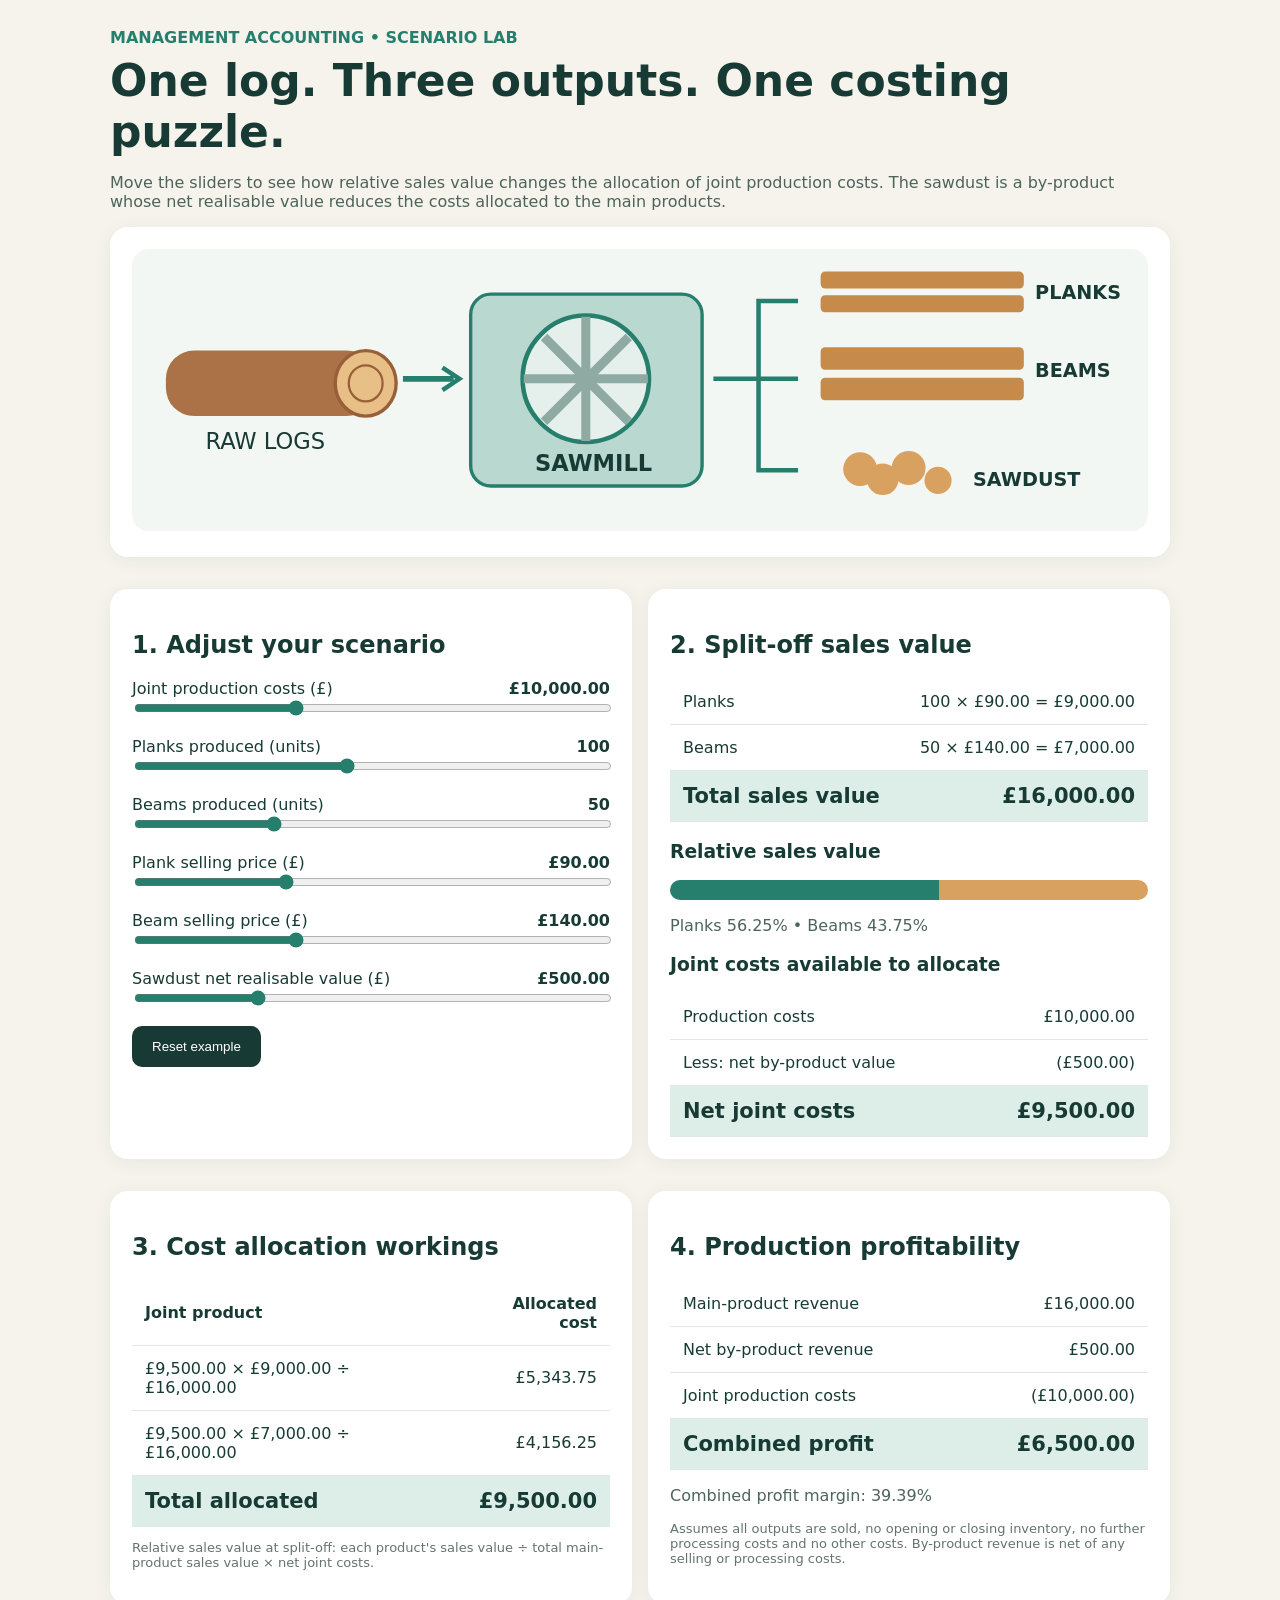
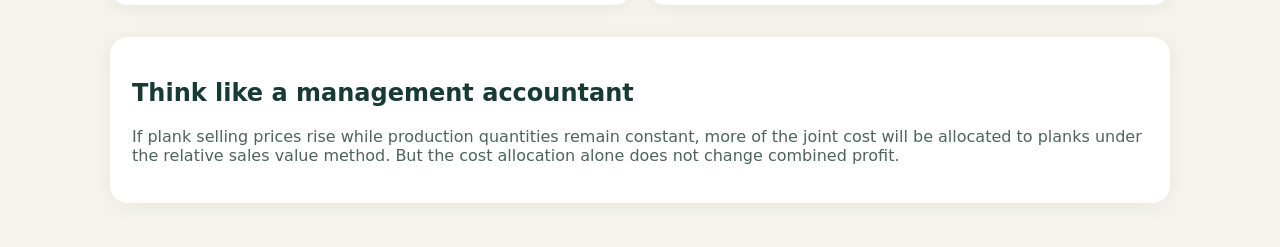
==== Joint-costing-model/index.html @ 0d7f7c1a "Rename Joint_Costing_Interactive_Model.html to index.html" ====
<!doctype html><html lang="en"><meta charset="utf-8"><meta name="viewport" content="width=device-width, initial-scale=1"><title>Joint Costing | Interactive Sawmill Model</title><style>body{margin:0;background:#f5f3ec;color:#173b34;font:16px system-ui,Arial}main{max-width:1060px;margin:auto;padding:28px}h1{font-size:clamp(28px,4vw,44px);margin:8px 0}p{color:#4d645b}.card{background:white;border-radius:18px;padding:22px;margin:16px 0;box-shadow:0 3px 18px #173b3410}.cols{display:grid;grid-template-columns:1fr 1fr;gap:16px}@media(max-width:750px){.cols{grid-template-columns:1fr}}label{display:flex;justify-content:space-between;gap:16px;margin-top:17px}input{width:100%;accent-color:#267e6d}table{border-collapse:collapse;width:100%}td,th{padding:13px;border-bottom:1px solid #dfe8e2;text-align:left}td:last-child,th:last-child{text-align:right}.total{background:#dceee7;font-size:21px;font-weight:750}.tag{font-weight:700;color:#267e6d}.bar{height:20px;border-radius:15px;display:flex;overflow:hidden;background:#eee}.bar span:first-child{background:#267e6d}.bar span:last-child{background:#d9a15f}button{background:#173b34;color:white;border:0;border-radius:10px;padding:13px 20px;cursor:pointer}svg{width:100%;height:auto}.small{font-size:13px;color:#64746d}</style><main><span class="tag">MANAGEMENT ACCOUNTING • SCENARIO LAB</span><h1>One log. Three outputs. One costing puzzle.</h1><p>Move the sliders to see how relative sales value changes the allocation of joint production costs. The sawdust is a by-product whose net realisable value reduces the costs allocated to the main products.</p><div class="card"><svg viewBox="0 0 900 250" role="img" aria-label="Cartoon sawmill converting logs into planks, beams and sawdust"><rect x="0" y="0" width="900" height="250" rx="15" fill="#f3f7f4"/><rect x="30" y="90" width="185" height="58" rx="25" fill="#ac7247"/><ellipse cx="207" cy="119" rx="27" ry="29" fill="#e8bf86" stroke="#986038" stroke-width="3"/><ellipse cx="207" cy="119" rx="15" ry="16" fill="none" stroke="#986038" stroke-width="2"/><text x="65" y="177" font-size="20" fill="#173b34">RAW LOGS</text><path d="M240 115 H285" stroke="#267e6d" stroke-width="5"/><path d="M275 105 L290 115 L275 125" fill="none" stroke="#267e6d" stroke-width="4"/><rect x="300" y="40" width="205" height="170" rx="18" fill="#b9d8cf" stroke="#267e6d" stroke-width="3"/><circle cx="402" cy="115" r="56" fill="#e5efeb" stroke="#267e6d" stroke-width="4"/><path d="M402 60 V170 M347 115 H457 M365 78 L440 153 M440 78 L365 153" stroke="#8eaaa2" stroke-width="8"/><text x="357" y="197" font-size="20" font-weight="bold" fill="#173b34">SAWMILL</text><path d="M515 115 H555 V46 H590 M555 115 H590 M555 115 V196 H590" fill="none" stroke="#267e6d" stroke-width="4"/><g fill="#c68a4b"><rect x="610" y="20" width="180" height="15" rx="4"/><rect x="610" y="41" width="180" height="15" rx="4"/><rect x="610" y="87" width="180" height="20" rx="4"/><rect x="610" y="114" width="180" height="20" rx="4"/></g><g fill="#d9a15f"><circle cx="645" cy="195" r="15"/><circle cx="665" cy="204" r="14"/><circle cx="688" cy="194" r="15"/><circle cx="714" cy="205" r="12"/></g><g fill="#173b34" font-size="17" font-weight="bold"><text x="800" y="44">PLANKS</text><text x="800" y="113">BEAMS</text><text x="745" y="210">SAWDUST</text></g></svg></div><div class="cols"><div class="card"><h2>1. Adjust your scenario</h2><div id="inputs"></div><p><button onclick="reset()">Reset example</button></p></div><div class="card"><h2>2. Split-off sales value</h2><table><tr><td>Planks</td><td id="plankRevenue"></td></tr><tr><td>Beams</td><td id="beamRevenue"></td></tr><tr class="total"><td>Total sales value</td><td id="sales"></td></tr></table><h3>Relative sales value</h3><div class="bar"><span id="pbar"></span><span id="bbar"></span></div><p id="split"></p><h3>Joint costs available to allocate</h3><table><tr><td>Production costs</td><td id="gross"></td></tr><tr><td>Less: net by-product value</td><td id="byDeduct"></td></tr><tr class="total"><td>Net joint costs</td><td id="net"></td></tr></table></div></div><div class="cols"><div class="card"><h2>3. Cost allocation workings</h2><table><thead><tr><th>Joint product</th><th>Allocated cost</th></tr></thead><tbody><tr><td id="pformula"></td><td id="palloc"></td></tr><tr><td id="bformula"></td><td id="balloc"></td></tr><tr class="total"><td>Total allocated</td><td id="all"></td></tr></tbody></table><p class="small">Relative sales value at split-off: each product's sales value ÷ total main-product sales value × net joint costs.</p></div><div class="card"><h2>4. Production profitability</h2><table><tr><td>Main-product revenue</td><td id="mainRev"></td></tr><tr><td>Net by-product revenue</td><td id="byRev"></td></tr><tr><td>Joint production costs</td><td id="costMinus"></td></tr><tr class="total"><td>Combined profit</td><td id="profit"></td></tr></table><p id="margin"></p><p class="small">Assumes all outputs are sold, no opening or closing inventory, no further processing costs and no other costs. By-product revenue is net of any selling or processing costs.</p></div></div><div class="card"><h2>Think like a management accountant</h2><p>If plank selling prices rise while production quantities remain constant, more of the joint cost will be allocated to planks under the relative sales value method. But the cost allocation alone does not change combined profit.</p></div></main><script>const defaults={cost:10000,planks:100,beams:50,pp:90,bp:140,by:500};const defs=[['cost','Joint production costs (£)',5000,20000,500],['planks','Planks produced (units)',20,200,10],['beams','Beams produced (units)',10,150,10],['pp','Plank selling price (£)',40,200,5],['bp','Beam selling price (£)',60,300,10],['by','Sawdust net realisable value (£)',0,2000,100]];const state={...defaults};const money=n=>new Intl.NumberFormat('en-GB',{style:'currency',currency:'GBP'}).format(n);const el=id=>document.getElementById(id);for(const [k,name,min,max,step] of defs){let div=document.createElement('div');div.innerHTML=`<label for="${k}"><span>${name}</span><strong id="${k}v"></strong></label><input id="${k}" type="range" min="${min}" max="${max}" step="${step}" value="${state[k]}">`;el('inputs').appendChild(div);el(k).addEventListener('input',e=>{state[k]=+e.target.value;render()})}function reset(){Object.assign(state,defaults);for(const k in defaults)el(k).value=state[k];render()}function render(){for(const [k,name] of defs)el(k+'v').textContent=(['cost','pp','bp','by'].includes(k)?money(state[k]):state[k]);const a=state.planks*state.pp,b=state.beams*state.bp,t=a+b,net=state.cost-state.by,pa=net*a/t,ba=net*b/t,profit=t+state.by-state.cost;el('plankRevenue').textContent=`${state.planks} × ${money(state.pp)} = ${money(a)}`;el('beamRevenue').textContent=`${state.beams} × ${money(state.bp)} = ${money(b)}`;el('sales').textContent=money(t);el('pbar').style.width=(100*a/t)+'%';el('bbar').style.width=(100*b/t)+'%';el('split').textContent=`Planks ${(100*a/t).toFixed(2)}% • Beams ${(100*b/t).toFixed(2)}%`;el('gross').textContent=money(state.cost);el('byDeduct').textContent='('+money(state.by)+')';el('net').textContent=money(net);el('pformula').textContent=`${money(net)} × ${money(a)} ÷ ${money(t)}`;el('bformula').textContent=`${money(net)} × ${money(b)} ÷ ${money(t)}`;el('palloc').textContent=money(pa);el('balloc').textContent=money(ba);el('all').textContent=money(net);el('mainRev').textContent=money(t);el('byRev').textContent=money(state.by);el('costMinus').textContent='('+money(state.cost)+')';el('profit').textContent=money(profit);el('margin').textContent=`Combined profit margin: ${(100*profit/(t+state.by)).toFixed(2)}%`;}render();</script></html>
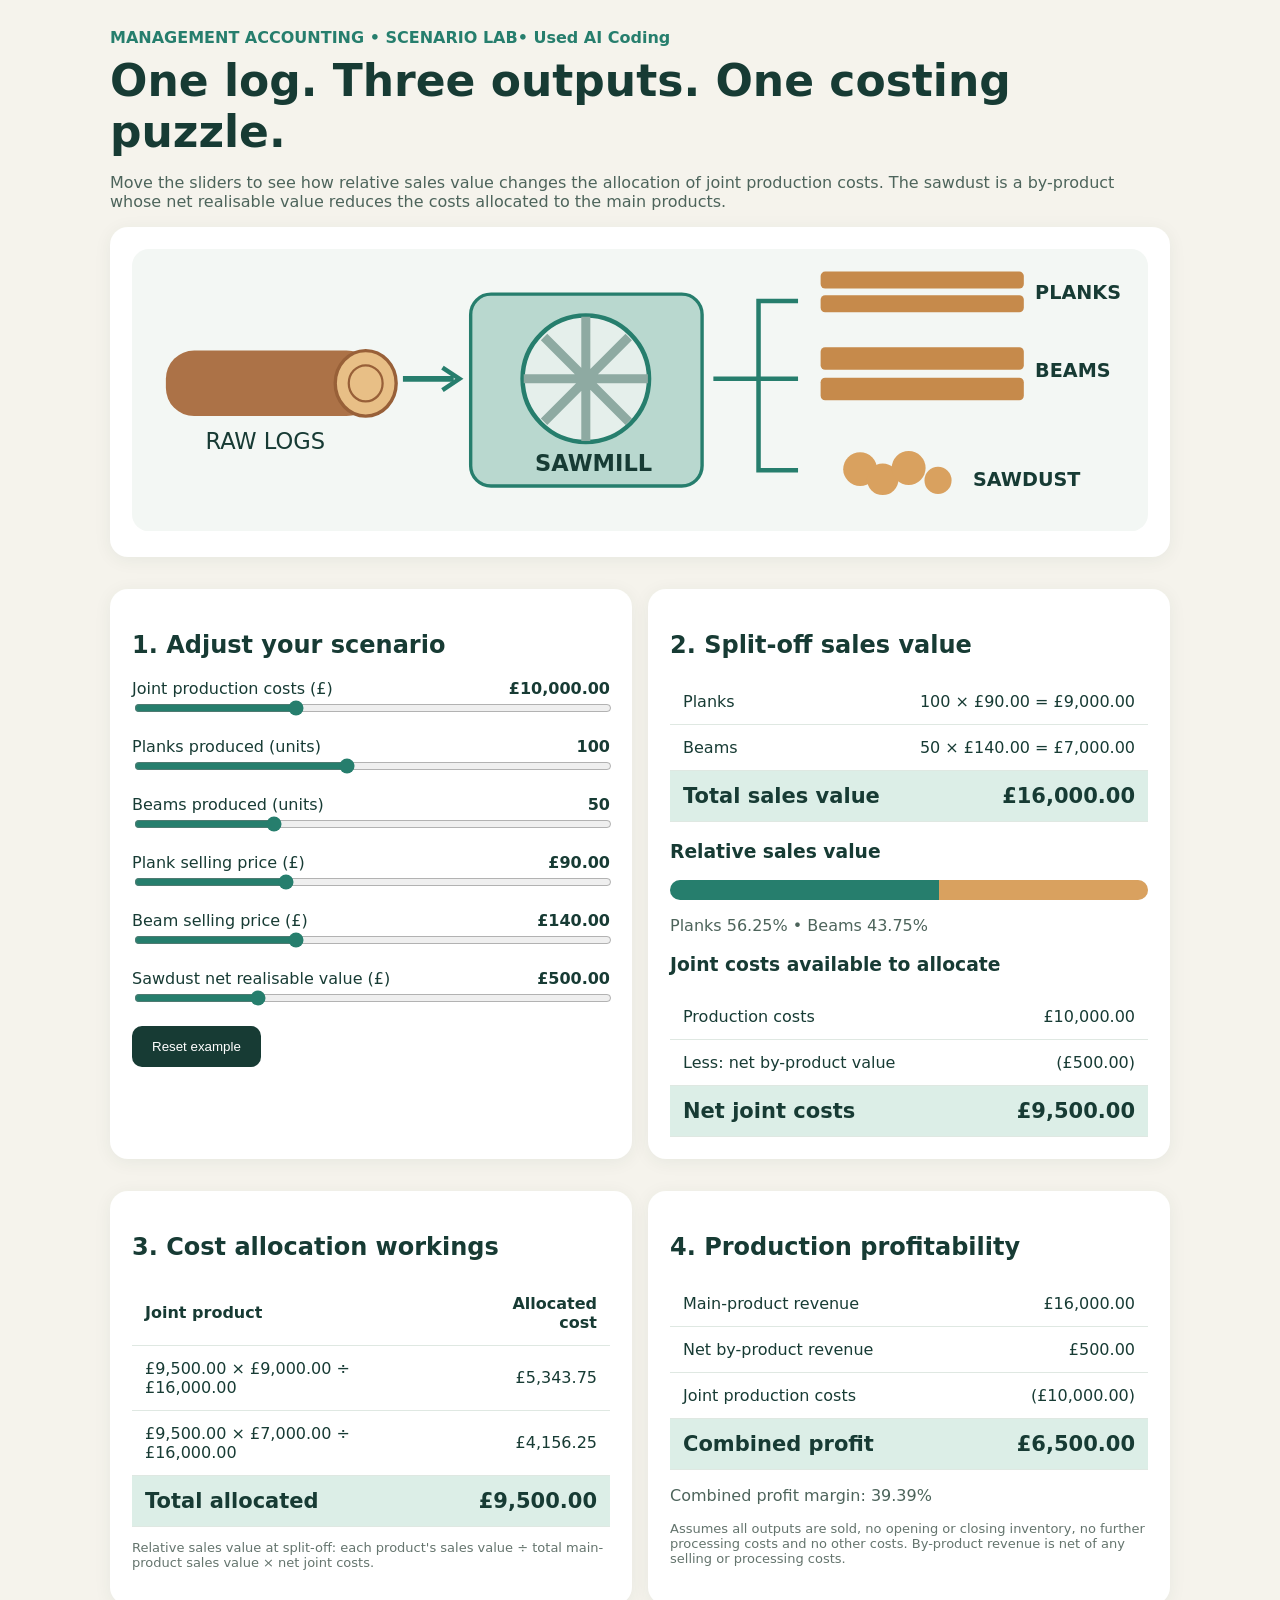
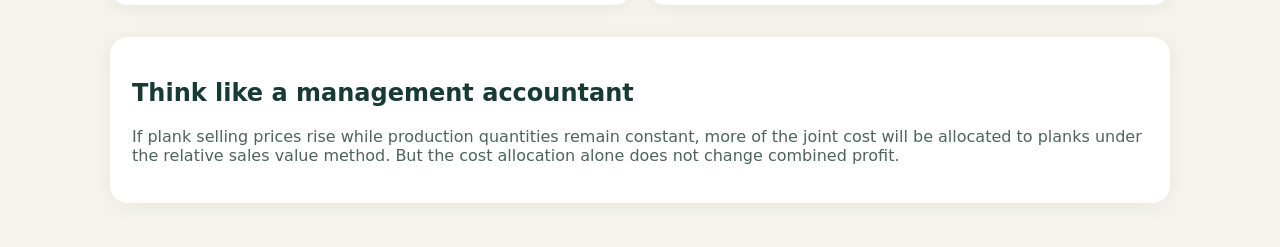
==== commit 27696c08: "Update index.html" ====
--- a/Joint-costing-model/index.html
+++ b/Joint-costing-model/index.html
@@ -1 +1 @@
-<!doctype html><html lang="en"><meta charset="utf-8"><meta name="viewport" content="width=device-width, initial-scale=1"><title>Joint Costing | Interactive Sawmill Model</title><style>body{margin:0;background:#f5f3ec;color:#173b34;font:16px system-ui,Arial}main{max-width:1060px;margin:auto;padding:28px}h1{font-size:clamp(28px,4vw,44px);margin:8px 0}p{color:#4d645b}.card{background:white;border-radius:18px;padding:22px;margin:16px 0;box-shadow:0 3px 18px #173b3410}.cols{display:grid;grid-template-columns:1fr 1fr;gap:16px}@media(max-width:750px){.cols{grid-template-columns:1fr}}label{display:flex;justify-content:space-between;gap:16px;margin-top:17px}input{width:100%;accent-color:#267e6d}table{border-collapse:collapse;width:100%}td,th{padding:13px;border-bottom:1px solid #dfe8e2;text-align:left}td:last-child,th:last-child{text-align:right}.total{background:#dceee7;font-size:21px;font-weight:750}.tag{font-weight:700;color:#267e6d}.bar{height:20px;border-radius:15px;display:flex;overflow:hidden;background:#eee}.bar span:first-child{background:#267e6d}.bar span:last-child{background:#d9a15f}button{background:#173b34;color:white;border:0;border-radius:10px;padding:13px 20px;cursor:pointer}svg{width:100%;height:auto}.small{font-size:13px;color:#64746d}</style><main><span class="tag">MANAGEMENT ACCOUNTING • SCENARIO LAB</span><h1>One log. Three outputs. One costing puzzle.</h1><p>Move the sliders to see how relative sales value changes the allocation of joint production costs. The sawdust is a by-product whose net realisable value reduces the costs allocated to the main products.</p><div class="card"><svg viewBox="0 0 900 250" role="img" aria-label="Cartoon sawmill converting logs into planks, beams and sawdust"><rect x="0" y="0" width="900" height="250" rx="15" fill="#f3f7f4"/><rect x="30" y="90" width="185" height="58" rx="25" fill="#ac7247"/><ellipse cx="207" cy="119" rx="27" ry="29" fill="#e8bf86" stroke="#986038" stroke-width="3"/><ellipse cx="207" cy="119" rx="15" ry="16" fill="none" stroke="#986038" stroke-width="2"/><text x="65" y="177" font-size="20" fill="#173b34">RAW LOGS</text><path d="M240 115 H285" stroke="#267e6d" stroke-width="5"/><path d="M275 105 L290 115 L275 125" fill="none" stroke="#267e6d" stroke-width="4"/><rect x="300" y="40" width="205" height="170" rx="18" fill="#b9d8cf" stroke="#267e6d" stroke-width="3"/><circle cx="402" cy="115" r="56" fill="#e5efeb" stroke="#267e6d" stroke-width="4"/><path d="M402 60 V170 M347 115 H457 M365 78 L440 153 M440 78 L365 153" stroke="#8eaaa2" stroke-width="8"/><text x="357" y="197" font-size="20" font-weight="bold" fill="#173b34">SAWMILL</text><path d="M515 115 H555 V46 H590 M555 115 H590 M555 115 V196 H590" fill="none" stroke="#267e6d" stroke-width="4"/><g fill="#c68a4b"><rect x="610" y="20" width="180" height="15" rx="4"/><rect x="610" y="41" width="180" height="15" rx="4"/><rect x="610" y="87" width="180" height="20" rx="4"/><rect x="610" y="114" width="180" height="20" rx="4"/></g><g fill="#d9a15f"><circle cx="645" cy="195" r="15"/><circle cx="665" cy="204" r="14"/><circle cx="688" cy="194" r="15"/><circle cx="714" cy="205" r="12"/></g><g fill="#173b34" font-size="17" font-weight="bold"><text x="800" y="44">PLANKS</text><text x="800" y="113">BEAMS</text><text x="745" y="210">SAWDUST</text></g></svg></div><div class="cols"><div class="card"><h2>1. Adjust your scenario</h2><div id="inputs"></div><p><button onclick="reset()">Reset example</button></p></div><div class="card"><h2>2. Split-off sales value</h2><table><tr><td>Planks</td><td id="plankRevenue"></td></tr><tr><td>Beams</td><td id="beamRevenue"></td></tr><tr class="total"><td>Total sales value</td><td id="sales"></td></tr></table><h3>Relative sales value</h3><div class="bar"><span id="pbar"></span><span id="bbar"></span></div><p id="split"></p><h3>Joint costs available to allocate</h3><table><tr><td>Production costs</td><td id="gross"></td></tr><tr><td>Less: net by-product value</td><td id="byDeduct"></td></tr><tr class="total"><td>Net joint costs</td><td id="net"></td></tr></table></div></div><div class="cols"><div class="card"><h2>3. Cost allocation workings</h2><table><thead><tr><th>Joint product</th><th>Allocated cost</th></tr></thead><tbody><tr><td id="pformula"></td><td id="palloc"></td></tr><tr><td id="bformula"></td><td id="balloc"></td></tr><tr class="total"><td>Total allocated</td><td id="all"></td></tr></tbody></table><p class="small">Relative sales value at split-off: each product's sales value ÷ total main-product sales value × net joint costs.</p></div><div class="card"><h2>4. Production profitability</h2><table><tr><td>Main-product revenue</td><td id="mainRev"></td></tr><tr><td>Net by-product revenue</td><td id="byRev"></td></tr><tr><td>Joint production costs</td><td id="costMinus"></td></tr><tr class="total"><td>Combined profit</td><td id="profit"></td></tr></table><p id="margin"></p><p class="small">Assumes all outputs are sold, no opening or closing inventory, no further processing costs and no other costs. By-product revenue is net of any selling or processing costs.</p></div></div><div class="card"><h2>Think like a management accountant</h2><p>If plank selling prices rise while production quantities remain constant, more of the joint cost will be allocated to planks under the relative sales value method. But the cost allocation alone does not change combined profit.</p></div></main><script>const defaults={cost:10000,planks:100,beams:50,pp:90,bp:140,by:500};const defs=[['cost','Joint production costs (£)',5000,20000,500],['planks','Planks produced (units)',20,200,10],['beams','Beams produced (units)',10,150,10],['pp','Plank selling price (£)',40,200,5],['bp','Beam selling price (£)',60,300,10],['by','Sawdust net realisable value (£)',0,2000,100]];const state={...defaults};const money=n=>new Intl.NumberFormat('en-GB',{style:'currency',currency:'GBP'}).format(n);const el=id=>document.getElementById(id);for(const [k,name,min,max,step] of defs){let div=document.createElement('div');div.innerHTML=`<label for="${k}"><span>${name}</span><strong id="${k}v"></strong></label><input id="${k}" type="range" min="${min}" max="${max}" step="${step}" value="${state[k]}">`;el('inputs').appendChild(div);el(k).addEventListener('input',e=>{state[k]=+e.target.value;render()})}function reset(){Object.assign(state,defaults);for(const k in defaults)el(k).value=state[k];render()}function render(){for(const [k,name] of defs)el(k+'v').textContent=(['cost','pp','bp','by'].includes(k)?money(state[k]):state[k]);const a=state.planks*state.pp,b=state.beams*state.bp,t=a+b,net=state.cost-state.by,pa=net*a/t,ba=net*b/t,profit=t+state.by-state.cost;el('plankRevenue').textContent=`${state.planks} × ${money(state.pp)} = ${money(a)}`;el('beamRevenue').textContent=`${state.beams} × ${money(state.bp)} = ${money(b)}`;el('sales').textContent=money(t);el('pbar').style.width=(100*a/t)+'%';el('bbar').style.width=(100*b/t)+'%';el('split').textContent=`Planks ${(100*a/t).toFixed(2)}% • Beams ${(100*b/t).toFixed(2)}%`;el('gross').textContent=money(state.cost);el('byDeduct').textContent='('+money(state.by)+')';el('net').textContent=money(net);el('pformula').textContent=`${money(net)} × ${money(a)} ÷ ${money(t)}`;el('bformula').textContent=`${money(net)} × ${money(b)} ÷ ${money(t)}`;el('palloc').textContent=money(pa);el('balloc').textContent=money(ba);el('all').textContent=money(net);el('mainRev').textContent=money(t);el('byRev').textContent=money(state.by);el('costMinus').textContent='('+money(state.cost)+')';el('profit').textContent=money(profit);el('margin').textContent=`Combined profit margin: ${(100*profit/(t+state.by)).toFixed(2)}%`;}render();</script></html>
+<!doctype html><html lang="en"><meta charset="utf-8"><meta name="viewport" content="width=device-width, initial-scale=1"><title>Joint Costing | Interactive Sawmill Model</title><style>body{margin:0;background:#f5f3ec;color:#173b34;font:16px system-ui,Arial}main{max-width:1060px;margin:auto;padding:28px}h1{font-size:clamp(28px,4vw,44px);margin:8px 0}p{color:#4d645b}.card{background:white;border-radius:18px;padding:22px;margin:16px 0;box-shadow:0 3px 18px #173b3410}.cols{display:grid;grid-template-columns:1fr 1fr;gap:16px}@media(max-width:750px){.cols{grid-template-columns:1fr}}label{display:flex;justify-content:space-between;gap:16px;margin-top:17px}input{width:100%;accent-color:#267e6d}table{border-collapse:collapse;width:100%}td,th{padding:13px;border-bottom:1px solid #dfe8e2;text-align:left}td:last-child,th:last-child{text-align:right}.total{background:#dceee7;font-size:21px;font-weight:750}.tag{font-weight:700;color:#267e6d}.bar{height:20px;border-radius:15px;display:flex;overflow:hidden;background:#eee}.bar span:first-child{background:#267e6d}.bar span:last-child{background:#d9a15f}button{background:#173b34;color:white;border:0;border-radius:10px;padding:13px 20px;cursor:pointer}svg{width:100%;height:auto}.small{font-size:13px;color:#64746d}</style><main><span class="tag">MANAGEMENT ACCOUNTING • SCENARIO LAB• Used AI Coding</span><h1>One log. Three outputs. One costing puzzle.</h1><p>Move the sliders to see how relative sales value changes the allocation of joint production costs. The sawdust is a by-product whose net realisable value reduces the costs allocated to the main products.</p><div class="card"><svg viewBox="0 0 900 250" role="img" aria-label="Cartoon sawmill converting logs into planks, beams and sawdust"><rect x="0" y="0" width="900" height="250" rx="15" fill="#f3f7f4"/><rect x="30" y="90" width="185" height="58" rx="25" fill="#ac7247"/><ellipse cx="207" cy="119" rx="27" ry="29" fill="#e8bf86" stroke="#986038" stroke-width="3"/><ellipse cx="207" cy="119" rx="15" ry="16" fill="none" stroke="#986038" stroke-width="2"/><text x="65" y="177" font-size="20" fill="#173b34">RAW LOGS</text><path d="M240 115 H285" stroke="#267e6d" stroke-width="5"/><path d="M275 105 L290 115 L275 125" fill="none" stroke="#267e6d" stroke-width="4"/><rect x="300" y="40" width="205" height="170" rx="18" fill="#b9d8cf" stroke="#267e6d" stroke-width="3"/><circle cx="402" cy="115" r="56" fill="#e5efeb" stroke="#267e6d" stroke-width="4"/><path d="M402 60 V170 M347 115 H457 M365 78 L440 153 M440 78 L365 153" stroke="#8eaaa2" stroke-width="8"/><text x="357" y="197" font-size="20" font-weight="bold" fill="#173b34">SAWMILL</text><path d="M515 115 H555 V46 H590 M555 115 H590 M555 115 V196 H590" fill="none" stroke="#267e6d" stroke-width="4"/><g fill="#c68a4b"><rect x="610" y="20" width="180" height="15" rx="4"/><rect x="610" y="41" width="180" height="15" rx="4"/><rect x="610" y="87" width="180" height="20" rx="4"/><rect x="610" y="114" width="180" height="20" rx="4"/></g><g fill="#d9a15f"><circle cx="645" cy="195" r="15"/><circle cx="665" cy="204" r="14"/><circle cx="688" cy="194" r="15"/><circle cx="714" cy="205" r="12"/></g><g fill="#173b34" font-size="17" font-weight="bold"><text x="800" y="44">PLANKS</text><text x="800" y="113">BEAMS</text><text x="745" y="210">SAWDUST</text></g></svg></div><div class="cols"><div class="card"><h2>1. Adjust your scenario</h2><div id="inputs"></div><p><button onclick="reset()">Reset example</button></p></div><div class="card"><h2>2. Split-off sales value</h2><table><tr><td>Planks</td><td id="plankRevenue"></td></tr><tr><td>Beams</td><td id="beamRevenue"></td></tr><tr class="total"><td>Total sales value</td><td id="sales"></td></tr></table><h3>Relative sales value</h3><div class="bar"><span id="pbar"></span><span id="bbar"></span></div><p id="split"></p><h3>Joint costs available to allocate</h3><table><tr><td>Production costs</td><td id="gross"></td></tr><tr><td>Less: net by-product value</td><td id="byDeduct"></td></tr><tr class="total"><td>Net joint costs</td><td id="net"></td></tr></table></div></div><div class="cols"><div class="card"><h2>3. Cost allocation workings</h2><table><thead><tr><th>Joint product</th><th>Allocated cost</th></tr></thead><tbody><tr><td id="pformula"></td><td id="palloc"></td></tr><tr><td id="bformula"></td><td id="balloc"></td></tr><tr class="total"><td>Total allocated</td><td id="all"></td></tr></tbody></table><p class="small">Relative sales value at split-off: each product's sales value ÷ total main-product sales value × net joint costs.</p></div><div class="card"><h2>4. Production profitability</h2><table><tr><td>Main-product revenue</td><td id="mainRev"></td></tr><tr><td>Net by-product revenue</td><td id="byRev"></td></tr><tr><td>Joint production costs</td><td id="costMinus"></td></tr><tr class="total"><td>Combined profit</td><td id="profit"></td></tr></table><p id="margin"></p><p class="small">Assumes all outputs are sold, no opening or closing inventory, no further processing costs and no other costs. By-product revenue is net of any selling or processing costs.</p></div></div><div class="card"><h2>Think like a management accountant</h2><p>If plank selling prices rise while production quantities remain constant, more of the joint cost will be allocated to planks under the relative sales value method. But the cost allocation alone does not change combined profit.</p></div></main><script>const defaults={cost:10000,planks:100,beams:50,pp:90,bp:140,by:500};const defs=[['cost','Joint production costs (£)',5000,20000,500],['planks','Planks produced (units)',20,200,10],['beams','Beams produced (units)',10,150,10],['pp','Plank selling price (£)',40,200,5],['bp','Beam selling price (£)',60,300,10],['by','Sawdust net realisable value (£)',0,2000,100]];const state={...defaults};const money=n=>new Intl.NumberFormat('en-GB',{style:'currency',currency:'GBP'}).format(n);const el=id=>document.getElementById(id);for(const [k,name,min,max,step] of defs){let div=document.createElement('div');div.innerHTML=`<label for="${k}"><span>${name}</span><strong id="${k}v"></strong></label><input id="${k}" type="range" min="${min}" max="${max}" step="${step}" value="${state[k]}">`;el('inputs').appendChild(div);el(k).addEventListener('input',e=>{state[k]=+e.target.value;render()})}function reset(){Object.assign(state,defaults);for(const k in defaults)el(k).value=state[k];render()}function render(){for(const [k,name] of defs)el(k+'v').textContent=(['cost','pp','bp','by'].includes(k)?money(state[k]):state[k]);const a=state.planks*state.pp,b=state.beams*state.bp,t=a+b,net=state.cost-state.by,pa=net*a/t,ba=net*b/t,profit=t+state.by-state.cost;el('plankRevenue').textContent=`${state.planks} × ${money(state.pp)} = ${money(a)}`;el('beamRevenue').textContent=`${state.beams} × ${money(state.bp)} = ${money(b)}`;el('sales').textContent=money(t);el('pbar').style.width=(100*a/t)+'%';el('bbar').style.width=(100*b/t)+'%';el('split').textContent=`Planks ${(100*a/t).toFixed(2)}% • Beams ${(100*b/t).toFixed(2)}%`;el('gross').textContent=money(state.cost);el('byDeduct').textContent='('+money(state.by)+')';el('net').textContent=money(net);el('pformula').textContent=`${money(net)} × ${money(a)} ÷ ${money(t)}`;el('bformula').textContent=`${money(net)} × ${money(b)} ÷ ${money(t)}`;el('palloc').textContent=money(pa);el('balloc').textContent=money(ba);el('all').textContent=money(net);el('mainRev').textContent=money(t);el('byRev').textContent=money(state.by);el('costMinus').textContent='('+money(state.cost)+')';el('profit').textContent=money(profit);el('margin').textContent=`Combined profit margin: ${(100*profit/(t+state.by)).toFixed(2)}%`;}render();</script></html>
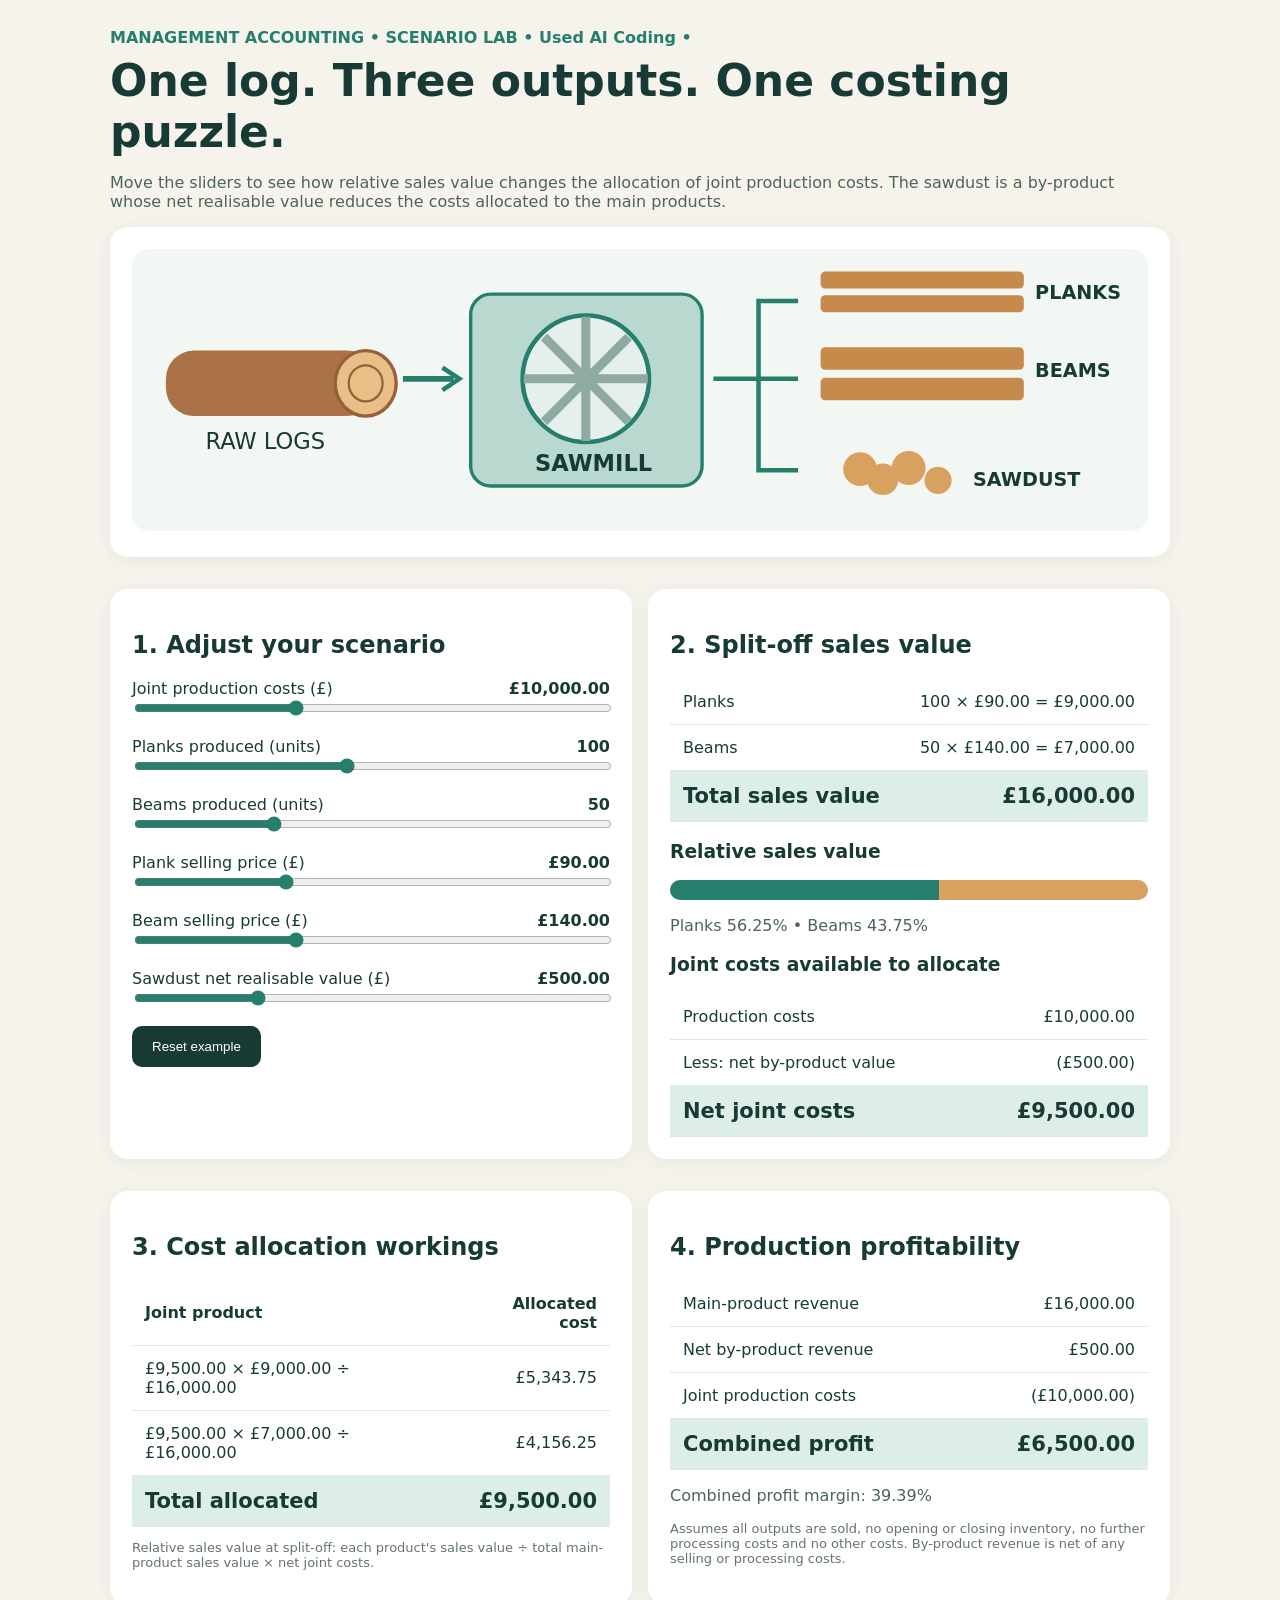
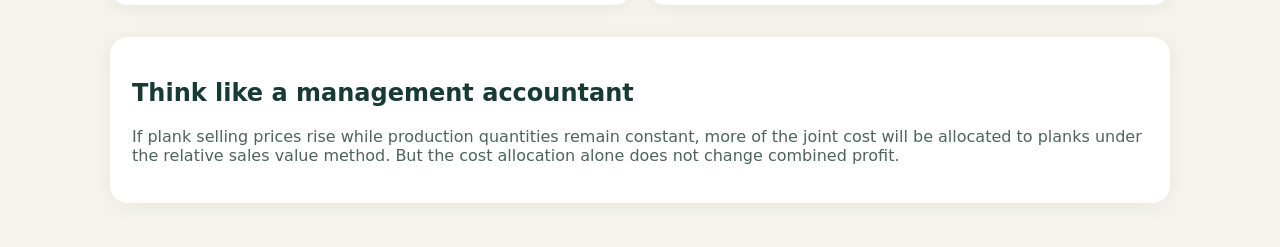
==== commit 9998b0e9: "Fix HTML encoding issues in index.html" ====
--- a/Joint-costing-model/index.html
+++ b/Joint-costing-model/index.html
@@ -1 +1 @@
-<!doctype html><html lang="en"><meta charset="utf-8"><meta name="viewport" content="width=device-width, initial-scale=1"><title>Joint Costing | Interactive Sawmill Model</title><style>body{margin:0;background:#f5f3ec;color:#173b34;font:16px system-ui,Arial}main{max-width:1060px;margin:auto;padding:28px}h1{font-size:clamp(28px,4vw,44px);margin:8px 0}p{color:#4d645b}.card{background:white;border-radius:18px;padding:22px;margin:16px 0;box-shadow:0 3px 18px #173b3410}.cols{display:grid;grid-template-columns:1fr 1fr;gap:16px}@media(max-width:750px){.cols{grid-template-columns:1fr}}label{display:flex;justify-content:space-between;gap:16px;margin-top:17px}input{width:100%;accent-color:#267e6d}table{border-collapse:collapse;width:100%}td,th{padding:13px;border-bottom:1px solid #dfe8e2;text-align:left}td:last-child,th:last-child{text-align:right}.total{background:#dceee7;font-size:21px;font-weight:750}.tag{font-weight:700;color:#267e6d}.bar{height:20px;border-radius:15px;display:flex;overflow:hidden;background:#eee}.bar span:first-child{background:#267e6d}.bar span:last-child{background:#d9a15f}button{background:#173b34;color:white;border:0;border-radius:10px;padding:13px 20px;cursor:pointer}svg{width:100%;height:auto}.small{font-size:13px;color:#64746d}</style><main><span class="tag">MANAGEMENT ACCOUNTING • SCENARIO LAB• Used AI Coding</span><h1>One log. Three outputs. One costing puzzle.</h1><p>Move the sliders to see how relative sales value changes the allocation of joint production costs. The sawdust is a by-product whose net realisable value reduces the costs allocated to the main products.</p><div class="card"><svg viewBox="0 0 900 250" role="img" aria-label="Cartoon sawmill converting logs into planks, beams and sawdust"><rect x="0" y="0" width="900" height="250" rx="15" fill="#f3f7f4"/><rect x="30" y="90" width="185" height="58" rx="25" fill="#ac7247"/><ellipse cx="207" cy="119" rx="27" ry="29" fill="#e8bf86" stroke="#986038" stroke-width="3"/><ellipse cx="207" cy="119" rx="15" ry="16" fill="none" stroke="#986038" stroke-width="2"/><text x="65" y="177" font-size="20" fill="#173b34">RAW LOGS</text><path d="M240 115 H285" stroke="#267e6d" stroke-width="5"/><path d="M275 105 L290 115 L275 125" fill="none" stroke="#267e6d" stroke-width="4"/><rect x="300" y="40" width="205" height="170" rx="18" fill="#b9d8cf" stroke="#267e6d" stroke-width="3"/><circle cx="402" cy="115" r="56" fill="#e5efeb" stroke="#267e6d" stroke-width="4"/><path d="M402 60 V170 M347 115 H457 M365 78 L440 153 M440 78 L365 153" stroke="#8eaaa2" stroke-width="8"/><text x="357" y="197" font-size="20" font-weight="bold" fill="#173b34">SAWMILL</text><path d="M515 115 H555 V46 H590 M555 115 H590 M555 115 V196 H590" fill="none" stroke="#267e6d" stroke-width="4"/><g fill="#c68a4b"><rect x="610" y="20" width="180" height="15" rx="4"/><rect x="610" y="41" width="180" height="15" rx="4"/><rect x="610" y="87" width="180" height="20" rx="4"/><rect x="610" y="114" width="180" height="20" rx="4"/></g><g fill="#d9a15f"><circle cx="645" cy="195" r="15"/><circle cx="665" cy="204" r="14"/><circle cx="688" cy="194" r="15"/><circle cx="714" cy="205" r="12"/></g><g fill="#173b34" font-size="17" font-weight="bold"><text x="800" y="44">PLANKS</text><text x="800" y="113">BEAMS</text><text x="745" y="210">SAWDUST</text></g></svg></div><div class="cols"><div class="card"><h2>1. Adjust your scenario</h2><div id="inputs"></div><p><button onclick="reset()">Reset example</button></p></div><div class="card"><h2>2. Split-off sales value</h2><table><tr><td>Planks</td><td id="plankRevenue"></td></tr><tr><td>Beams</td><td id="beamRevenue"></td></tr><tr class="total"><td>Total sales value</td><td id="sales"></td></tr></table><h3>Relative sales value</h3><div class="bar"><span id="pbar"></span><span id="bbar"></span></div><p id="split"></p><h3>Joint costs available to allocate</h3><table><tr><td>Production costs</td><td id="gross"></td></tr><tr><td>Less: net by-product value</td><td id="byDeduct"></td></tr><tr class="total"><td>Net joint costs</td><td id="net"></td></tr></table></div></div><div class="cols"><div class="card"><h2>3. Cost allocation workings</h2><table><thead><tr><th>Joint product</th><th>Allocated cost</th></tr></thead><tbody><tr><td id="pformula"></td><td id="palloc"></td></tr><tr><td id="bformula"></td><td id="balloc"></td></tr><tr class="total"><td>Total allocated</td><td id="all"></td></tr></tbody></table><p class="small">Relative sales value at split-off: each product's sales value ÷ total main-product sales value × net joint costs.</p></div><div class="card"><h2>4. Production profitability</h2><table><tr><td>Main-product revenue</td><td id="mainRev"></td></tr><tr><td>Net by-product revenue</td><td id="byRev"></td></tr><tr><td>Joint production costs</td><td id="costMinus"></td></tr><tr class="total"><td>Combined profit</td><td id="profit"></td></tr></table><p id="margin"></p><p class="small">Assumes all outputs are sold, no opening or closing inventory, no further processing costs and no other costs. By-product revenue is net of any selling or processing costs.</p></div></div><div class="card"><h2>Think like a management accountant</h2><p>If plank selling prices rise while production quantities remain constant, more of the joint cost will be allocated to planks under the relative sales value method. But the cost allocation alone does not change combined profit.</p></div></main><script>const defaults={cost:10000,planks:100,beams:50,pp:90,bp:140,by:500};const defs=[['cost','Joint production costs (£)',5000,20000,500],['planks','Planks produced (units)',20,200,10],['beams','Beams produced (units)',10,150,10],['pp','Plank selling price (£)',40,200,5],['bp','Beam selling price (£)',60,300,10],['by','Sawdust net realisable value (£)',0,2000,100]];const state={...defaults};const money=n=>new Intl.NumberFormat('en-GB',{style:'currency',currency:'GBP'}).format(n);const el=id=>document.getElementById(id);for(const [k,name,min,max,step] of defs){let div=document.createElement('div');div.innerHTML=`<label for="${k}"><span>${name}</span><strong id="${k}v"></strong></label><input id="${k}" type="range" min="${min}" max="${max}" step="${step}" value="${state[k]}">`;el('inputs').appendChild(div);el(k).addEventListener('input',e=>{state[k]=+e.target.value;render()})}function reset(){Object.assign(state,defaults);for(const k in defaults)el(k).value=state[k];render()}function render(){for(const [k,name] of defs)el(k+'v').textContent=(['cost','pp','bp','by'].includes(k)?money(state[k]):state[k]);const a=state.planks*state.pp,b=state.beams*state.bp,t=a+b,net=state.cost-state.by,pa=net*a/t,ba=net*b/t,profit=t+state.by-state.cost;el('plankRevenue').textContent=`${state.planks} × ${money(state.pp)} = ${money(a)}`;el('beamRevenue').textContent=`${state.beams} × ${money(state.bp)} = ${money(b)}`;el('sales').textContent=money(t);el('pbar').style.width=(100*a/t)+'%';el('bbar').style.width=(100*b/t)+'%';el('split').textContent=`Planks ${(100*a/t).toFixed(2)}% • Beams ${(100*b/t).toFixed(2)}%`;el('gross').textContent=money(state.cost);el('byDeduct').textContent='('+money(state.by)+')';el('net').textContent=money(net);el('pformula').textContent=`${money(net)} × ${money(a)} ÷ ${money(t)}`;el('bformula').textContent=`${money(net)} × ${money(b)} ÷ ${money(t)}`;el('palloc').textContent=money(pa);el('balloc').textContent=money(ba);el('all').textContent=money(net);el('mainRev').textContent=money(t);el('byRev').textContent=money(state.by);el('costMinus').textContent='('+money(state.cost)+')';el('profit').textContent=money(profit);el('margin').textContent=`Combined profit margin: ${(100*profit/(t+state.by)).toFixed(2)}%`;}render();</script></html>
+<!doctype html><html lang="en"><meta charset="utf-8"><meta name="viewport" content="width=device-width, initial-scale=1"><title>Joint Costing | Interactive Sawmill Model</title><style>body{margin:0;background:#f5f3ec;color:#173b34;font:16px system-ui,Arial}main{max-width:1060px;margin:auto;padding:28px}h1{font-size:clamp(28px,4vw,44px);margin:8px 0}p{color:#4d645b}.card{background:white;border-radius:18px;padding:22px;margin:16px 0;box-shadow:0 3px 18px #173b3410}.cols{display:grid;grid-template-columns:1fr 1fr;gap:16px}@media(max-width:750px){.cols{grid-template-columns:1fr}}label{display:flex;justify-content:space-between;gap:16px;margin-top:17px}input{width:100%;accent-color:#267e6d}table{border-collapse:collapse;width:100%}td,th{padding:13px;border-bottom:1px solid #dfe8e2;text-align:left}td:last-child,th:last-child{text-align:right}.total{background:#dceee7;font-size:21px;font-weight:750}.tag{font-weight:700;color:#267e6d}.bar{height:20px;border-radius:15px;display:flex;overflow:hidden;background:#eee}.bar span:first-child{background:#267e6d}.bar span:last-child{background:#d9a15f}button{background:#173b34;color:white;border:0;border-radius:10px;padding:13px 20px;cursor:pointer}svg{width:100%;height:auto}.small{font-size:13px;color:#64746d}</style><main><span class="tag">MANAGEMENT ACCOUNTING • SCENARIO LAB • Used AI Coding • </span><h1>One log. Three outputs. One costing puzzle.</h1><p>Move the sliders to see how relative sales value changes the allocation of joint production costs. The sawdust is a by-product whose net realisable value reduces the costs allocated to the main products.</p><div class="card"><svg viewBox="0 0 900 250" role="img" aria-label="Cartoon sawmill converting logs into planks, beams and sawdust"><rect x="0" y="0" width="900" height="250" rx="15" fill="#f3f7f4"/><rect x="30" y="90" width="185" height="58" rx="25" fill="#ac7247"/><ellipse cx="207" cy="119" rx="27" ry="29" fill="#e8bf86" stroke="#986038" stroke-width="3"/><ellipse cx="207" cy="119" rx="15" ry="16" fill="none" stroke="#986038" stroke-width="2"/><text x="65" y="177" font-size="20" fill="#173b34">RAW LOGS</text><path d="M240 115 H285" stroke="#267e6d" stroke-width="5"/><path d="M275 105 L290 115 L275 125" fill="none" stroke="#267e6d" stroke-width="4"/><rect x="300" y="40" width="205" height="170" rx="18" fill="#b9d8cf" stroke="#267e6d" stroke-width="3"/><circle cx="402" cy="115" r="56" fill="#e5efeb" stroke="#267e6d" stroke-width="4"/><path d="M402 60 V170 M347 115 H457 M365 78 L440 153 M440 78 L365 153" stroke="#8eaaa2" stroke-width="8"/><text x="357" y="197" font-size="20" font-weight="bold" fill="#173b34">SAWMILL</text><path d="M515 115 H555 V46 H590 M555 115 H590 M555 115 V196 H590" fill="none" stroke="#267e6d" stroke-width="4"/><g fill="#c68a4b"><rect x="610" y="20" width="180" height="15" rx="4"/><rect x="610" y="41" width="180" height="15" rx="4"/><rect x="610" y="87" width="180" height="20" rx="4"/><rect x="610" y="114" width="180" height="20" rx="4"/></g><g fill="#d9a15f"><circle cx="645" cy="195" r="15"/><circle cx="665" cy="204" r="14"/><circle cx="688" cy="194" r="15"/><circle cx="714" cy="205" r="12"/></g><g fill="#173b34" font-size="17" font-weight="bold"><text x="800" y="44">PLANKS</text><text x="800" y="113">BEAMS</text><text x="745" y="210">SAWDUST</text></g></svg></div><div class="cols"><div class="card"><h2>1. Adjust your scenario</h2><div id="inputs"></div><p><button onclick="reset()">Reset example</button></p></div><div class="card"><h2>2. Split-off sales value</h2><table><tr><td>Planks</td><td id="plankRevenue"></td></tr><tr><td>Beams</td><td id="beamRevenue"></td></tr><tr class="total"><td>Total sales value</td><td id="sales"></td></tr></table><h3>Relative sales value</h3><div class="bar"><span id="pbar"></span><span id="bbar"></span></div><p id="split"></p><h3>Joint costs available to allocate</h3><table><tr><td>Production costs</td><td id="gross"></td></tr><tr><td>Less: net by-product value</td><td id="byDeduct"></td></tr><tr class="total"><td>Net joint costs</td><td id="net"></td></tr></table></div></div><div class="cols"><div class="card"><h2>3. Cost allocation workings</h2><table><thead><tr><th>Joint product</th><th>Allocated cost</th></tr></thead><tbody><tr><td id="pformula"></td><td id="palloc"></td></tr><tr><td id="bformula"></td><td id="balloc"></td></tr><tr class="total"><td>Total allocated</td><td id="all"></td></tr></tbody></table><p class="small">Relative sales value at split-off: each product's sales value ÷ total main-product sales value × net joint costs.</p></div><div class="card"><h2>4. Production profitability</h2><table><tr><td>Main-product revenue</td><td id="mainRev"></td></tr><tr><td>Net by-product revenue</td><td id="byRev"></td></tr><tr><td>Joint production costs</td><td id="costMinus"></td></tr><tr class="total"><td>Combined profit</td><td id="profit"></td></tr></table><p id="margin"></p><p class="small">Assumes all outputs are sold, no opening or closing inventory, no further processing costs and no other costs. By-product revenue is net of any selling or processing costs.</p></div></div><div class="card"><h2>Think like a management accountant</h2><p>If plank selling prices rise while production quantities remain constant, more of the joint cost will be allocated to planks under the relative sales value method. But the cost allocation alone does not change combined profit.</p></div></main><script>const defaults={cost:10000,planks:100,beams:50,pp:90,bp:140,by:500};const defs=[['cost','Joint production costs (£)',5000,20000,500],['planks','Planks produced (units)',20,200,10],['beams','Beams produced (units)',10,150,10],['pp','Plank selling price (£)',40,200,5],['bp','Beam selling price (£)',60,300,10],['by','Sawdust net realisable value (£)',0,2000,100]];const state={...defaults};const money=n=>new Intl.NumberFormat('en-GB',{style:'currency',currency:'GBP'}).format(n);const el=id=>document.getElementById(id);for(const [k,name,min,max,step] of defs){let div=document.createElement('div');div.innerHTML=`<label for="${k}"><span>${name}</span><strong id="${k}v"></strong></label><input id="${k}" type="range" min="${min}" max="${max}" step="${step}" value="${state[k]}">`;el('inputs').appendChild(div);el(k).addEventListener('input',e=>{state[k]=+e.target.value;render()})}function reset(){Object.assign(state,defaults);for(const k in defaults)el(k).value=state[k];render()}function render(){for(const [k,name] of defs)el(k+'v').textContent=(['cost','pp','bp','by'].includes(k)?money(state[k]):state[k]);const a=state.planks*state.pp,b=state.beams*state.bp,t=a+b,net=state.cost-state.by,pa=net*a/t,ba=net*b/t,profit=t+state.by-state.cost;el('plankRevenue').textContent=`${state.planks} × ${money(state.pp)} = ${money(a)}`;el('beamRevenue').textContent=`${state.beams} × ${money(state.bp)} = ${money(b)}`;el('sales').textContent=money(t);el('pbar').style.width=(100*a/t)+'%';el('bbar').style.width=(100*b/t)+'%';el('split').textContent=`Planks ${(100*a/t).toFixed(2)}% • Beams ${(100*b/t).toFixed(2)}%`;el('gross').textContent=money(state.cost);el('byDeduct').textContent='('+money(state.by)+')';el('net').textContent=money(net);el('pformula').textContent=`${money(net)} × ${money(a)} ÷ ${money(t)}`;el('bformula').textContent=`${money(net)} × ${money(b)} ÷ ${money(t)}`;el('palloc').textContent=money(pa);el('balloc').textContent=money(ba);el('all').textContent=money(net);el('mainRev').textContent=money(t);el('byRev').textContent=money(state.by);el('costMinus').textContent='('+money(state.cost)+')';el('profit').textContent=money(profit);el('margin').textContent=`Combined profit margin: ${(100*profit/(t+state.by)).toFixed(2)}%`;}render();</script></html>
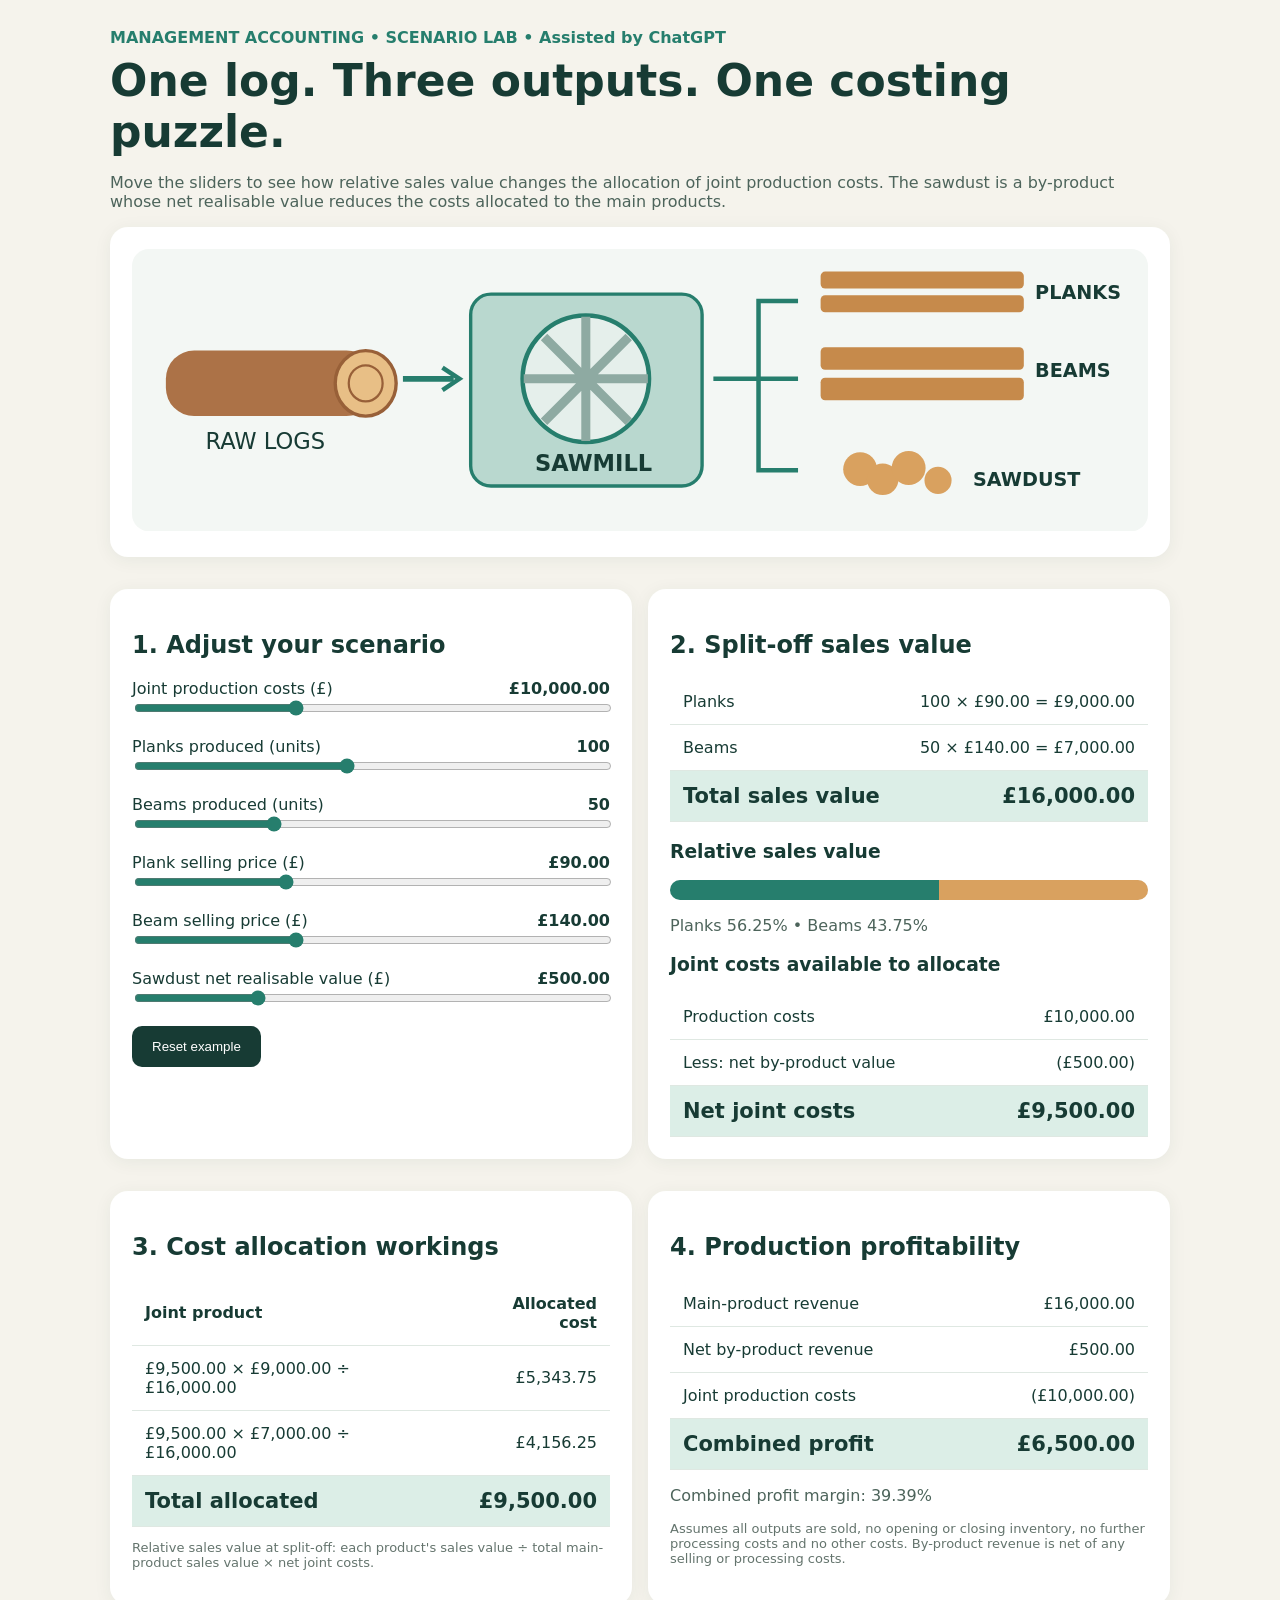
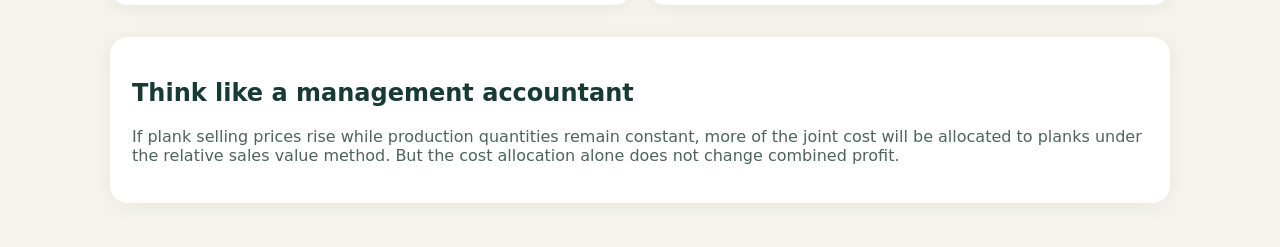
==== commit 053fc2e1: "Enhance sawmill model with AI assistance tag Updated the interactive sawmill model to include a tag " ====
--- a/Joint-costing-model/index.html
+++ b/Joint-costing-model/index.html
@@ -1 +1,26 @@
-<!doctype html><html lang="en"><meta charset="utf-8"><meta name="viewport" content="width=device-width, initial-scale=1"><title>Joint Costing | Interactive Sawmill Model</title><style>body{margin:0;background:#f5f3ec;color:#173b34;font:16px system-ui,Arial}main{max-width:1060px;margin:auto;padding:28px}h1{font-size:clamp(28px,4vw,44px);margin:8px 0}p{color:#4d645b}.card{background:white;border-radius:18px;padding:22px;margin:16px 0;box-shadow:0 3px 18px #173b3410}.cols{display:grid;grid-template-columns:1fr 1fr;gap:16px}@media(max-width:750px){.cols{grid-template-columns:1fr}}label{display:flex;justify-content:space-between;gap:16px;margin-top:17px}input{width:100%;accent-color:#267e6d}table{border-collapse:collapse;width:100%}td,th{padding:13px;border-bottom:1px solid #dfe8e2;text-align:left}td:last-child,th:last-child{text-align:right}.total{background:#dceee7;font-size:21px;font-weight:750}.tag{font-weight:700;color:#267e6d}.bar{height:20px;border-radius:15px;display:flex;overflow:hidden;background:#eee}.bar span:first-child{background:#267e6d}.bar span:last-child{background:#d9a15f}button{background:#173b34;color:white;border:0;border-radius:10px;padding:13px 20px;cursor:pointer}svg{width:100%;height:auto}.small{font-size:13px;color:#64746d}</style><main><span class="tag">MANAGEMENT ACCOUNTING • SCENARIO LAB • Used AI Coding • </span><h1>One log. Three outputs. One costing puzzle.</h1><p>Move the sliders to see how relative sales value changes the allocation of joint production costs. The sawdust is a by-product whose net realisable value reduces the costs allocated to the main products.</p><div class="card"><svg viewBox="0 0 900 250" role="img" aria-label="Cartoon sawmill converting logs into planks, beams and sawdust"><rect x="0" y="0" width="900" height="250" rx="15" fill="#f3f7f4"/><rect x="30" y="90" width="185" height="58" rx="25" fill="#ac7247"/><ellipse cx="207" cy="119" rx="27" ry="29" fill="#e8bf86" stroke="#986038" stroke-width="3"/><ellipse cx="207" cy="119" rx="15" ry="16" fill="none" stroke="#986038" stroke-width="2"/><text x="65" y="177" font-size="20" fill="#173b34">RAW LOGS</text><path d="M240 115 H285" stroke="#267e6d" stroke-width="5"/><path d="M275 105 L290 115 L275 125" fill="none" stroke="#267e6d" stroke-width="4"/><rect x="300" y="40" width="205" height="170" rx="18" fill="#b9d8cf" stroke="#267e6d" stroke-width="3"/><circle cx="402" cy="115" r="56" fill="#e5efeb" stroke="#267e6d" stroke-width="4"/><path d="M402 60 V170 M347 115 H457 M365 78 L440 153 M440 78 L365 153" stroke="#8eaaa2" stroke-width="8"/><text x="357" y="197" font-size="20" font-weight="bold" fill="#173b34">SAWMILL</text><path d="M515 115 H555 V46 H590 M555 115 H590 M555 115 V196 H590" fill="none" stroke="#267e6d" stroke-width="4"/><g fill="#c68a4b"><rect x="610" y="20" width="180" height="15" rx="4"/><rect x="610" y="41" width="180" height="15" rx="4"/><rect x="610" y="87" width="180" height="20" rx="4"/><rect x="610" y="114" width="180" height="20" rx="4"/></g><g fill="#d9a15f"><circle cx="645" cy="195" r="15"/><circle cx="665" cy="204" r="14"/><circle cx="688" cy="194" r="15"/><circle cx="714" cy="205" r="12"/></g><g fill="#173b34" font-size="17" font-weight="bold"><text x="800" y="44">PLANKS</text><text x="800" y="113">BEAMS</text><text x="745" y="210">SAWDUST</text></g></svg></div><div class="cols"><div class="card"><h2>1. Adjust your scenario</h2><div id="inputs"></div><p><button onclick="reset()">Reset example</button></p></div><div class="card"><h2>2. Split-off sales value</h2><table><tr><td>Planks</td><td id="plankRevenue"></td></tr><tr><td>Beams</td><td id="beamRevenue"></td></tr><tr class="total"><td>Total sales value</td><td id="sales"></td></tr></table><h3>Relative sales value</h3><div class="bar"><span id="pbar"></span><span id="bbar"></span></div><p id="split"></p><h3>Joint costs available to allocate</h3><table><tr><td>Production costs</td><td id="gross"></td></tr><tr><td>Less: net by-product value</td><td id="byDeduct"></td></tr><tr class="total"><td>Net joint costs</td><td id="net"></td></tr></table></div></div><div class="cols"><div class="card"><h2>3. Cost allocation workings</h2><table><thead><tr><th>Joint product</th><th>Allocated cost</th></tr></thead><tbody><tr><td id="pformula"></td><td id="palloc"></td></tr><tr><td id="bformula"></td><td id="balloc"></td></tr><tr class="total"><td>Total allocated</td><td id="all"></td></tr></tbody></table><p class="small">Relative sales value at split-off: each product's sales value ÷ total main-product sales value × net joint costs.</p></div><div class="card"><h2>4. Production profitability</h2><table><tr><td>Main-product revenue</td><td id="mainRev"></td></tr><tr><td>Net by-product revenue</td><td id="byRev"></td></tr><tr><td>Joint production costs</td><td id="costMinus"></td></tr><tr class="total"><td>Combined profit</td><td id="profit"></td></tr></table><p id="margin"></p><p class="small">Assumes all outputs are sold, no opening or closing inventory, no further processing costs and no other costs. By-product revenue is net of any selling or processing costs.</p></div></div><div class="card"><h2>Think like a management accountant</h2><p>If plank selling prices rise while production quantities remain constant, more of the joint cost will be allocated to planks under the relative sales value method. But the cost allocation alone does not change combined profit.</p></div></main><script>const defaults={cost:10000,planks:100,beams:50,pp:90,bp:140,by:500};const defs=[['cost','Joint production costs (£)',5000,20000,500],['planks','Planks produced (units)',20,200,10],['beams','Beams produced (units)',10,150,10],['pp','Plank selling price (£)',40,200,5],['bp','Beam selling price (£)',60,300,10],['by','Sawdust net realisable value (£)',0,2000,100]];const state={...defaults};const money=n=>new Intl.NumberFormat('en-GB',{style:'currency',currency:'GBP'}).format(n);const el=id=>document.getElementById(id);for(const [k,name,min,max,step] of defs){let div=document.createElement('div');div.innerHTML=`<label for="${k}"><span>${name}</span><strong id="${k}v"></strong></label><input id="${k}" type="range" min="${min}" max="${max}" step="${step}" value="${state[k]}">`;el('inputs').appendChild(div);el(k).addEventListener('input',e=>{state[k]=+e.target.value;render()})}function reset(){Object.assign(state,defaults);for(const k in defaults)el(k).value=state[k];render()}function render(){for(const [k,name] of defs)el(k+'v').textContent=(['cost','pp','bp','by'].includes(k)?money(state[k]):state[k]);const a=state.planks*state.pp,b=state.beams*state.bp,t=a+b,net=state.cost-state.by,pa=net*a/t,ba=net*b/t,profit=t+state.by-state.cost;el('plankRevenue').textContent=`${state.planks} × ${money(state.pp)} = ${money(a)}`;el('beamRevenue').textContent=`${state.beams} × ${money(state.bp)} = ${money(b)}`;el('sales').textContent=money(t);el('pbar').style.width=(100*a/t)+'%';el('bbar').style.width=(100*b/t)+'%';el('split').textContent=`Planks ${(100*a/t).toFixed(2)}% • Beams ${(100*b/t).toFixed(2)}%`;el('gross').textContent=money(state.cost);el('byDeduct').textContent='('+money(state.by)+')';el('net').textContent=money(net);el('pformula').textContent=`${money(net)} × ${money(a)} ÷ ${money(t)}`;el('bformula').textContent=`${money(net)} × ${money(b)} ÷ ${money(t)}`;el('palloc').textContent=money(pa);el('balloc').textContent=money(ba);el('all').textContent=money(net);el('mainRev').textContent=money(t);el('byRev').textContent=money(state.by);el('costMinus').textContent='('+money(state.cost)+')';el('profit').textContent=money(profit);el('margin').textContent=`Combined profit margin: ${(100*profit/(t+state.by)).toFixed(2)}%`;}render();</script></html>
+<!doctype html><html lang="en"><meta charset="utf-8"><meta name="viewport" content="width=device-width, initial-scale=1"><title>Joint Costing | Interactive Sawmill Model</title><style>body{margin:0;background:#f5f3ec;color:#173b34;font:16px system-ui,Arial}main{max-width:1060px;margin:auto;padding:28px}h1{font-size:clamp(28px,4vw,44px);margin:8px 0}p{color:#4d645b}.card{background:white;border-radius:18px;padding:22px;margin:16px 0;box-shadow:0 3px 18px #173b3410}.cols{display:grid;grid-template-columns:1fr 1fr;gap:16px}@media(max-width:750px){.cols{grid-template-columns:1fr}}label{display:flex;justify-content:space-between;gap:16px;margin-top:17px}input{width:100%;accent-color:#267e6d}table{border-collapse:collapse;width:100%}td,th{padding:13px;border-bottom:1px solid #dfe8e2;text-align:left}td:last-child,th:last-child{text-align:right}.total{background:#dceee7;font-size:21px;font-weight:750}.tag{font-weight:700;color:#267e6d}.bar{height:20px;border-radius:15px;display:flex;overflow:hidden;background:#eee}.bar span:first-child{background:#267e6d}.bar span:last-child{background:#d9a15f}button{background:#173b34;color:white;border:0;border-radius:10px;padding:13px 20px;cursor:pointer}svg{width:100%;height:auto}.small{font-size:13px;color:#64746d}</style>
+  <main><span class="tag">MANAGEMENT ACCOUNTING • SCENARIO LAB • Assisted by ChatGPT </span><h1>One log. Three outputs. One costing puzzle.</h1>
+    <p>Move the sliders to see how relative sales value changes the allocation of joint production costs. The sawdust is a by-product whose net realisable value reduces the costs allocated to the main products.</p>
+    <div class="card"><svg viewBox="0 0 900 250" role="img" aria-label="Cartoon sawmill converting logs into planks, beams and sawdust">
+      <rect x="0" y="0" width="900" height="250" rx="15" fill="#f3f7f4"/><rect x="30" y="90" width="185" height="58" rx="25" fill="#ac7247"/>
+      <ellipse cx="207" cy="119" rx="27" ry="29" fill="#e8bf86" stroke="#986038" stroke-width="3"/>
+      <ellipse cx="207" cy="119" rx="15" ry="16" fill="none" stroke="#986038" stroke-width="2"/><text x="65" y="177" font-size="20" fill="#173b34">RAW LOGS</text>
+      <path d="M240 115 H285" stroke="#267e6d" stroke-width="5"/><path d="M275 105 L290 115 L275 125" fill="none" stroke="#267e6d" stroke-width="4"/>
+      <rect x="300" y="40" width="205" height="170" rx="18" fill="#b9d8cf" stroke="#267e6d" stroke-width="3"/><circle cx="402" cy="115" r="56" fill="#e5efeb" stroke="#267e6d" stroke-width="4"/>
+      <path d="M402 60 V170 M347 115 H457 M365 78 L440 153 M440 78 L365 153" stroke="#8eaaa2" stroke-width="8"/><text x="357" y="197" font-size="20" font-weight="bold" fill="#173b34">SAWMILL</text>
+      <path d="M515 115 H555 V46 H590 M555 115 H590 M555 115 V196 H590" fill="none" stroke="#267e6d" stroke-width="4"/><g fill="#c68a4b"><rect x="610" y="20" width="180" height="15" rx="4"/>
+      <rect x="610" y="41" width="180" height="15" rx="4"/><rect x="610" y="87" width="180" height="20" rx="4"/><rect x="610" y="114" width="180" height="20" rx="4"/></g><g fill="#d9a15f">
+      <circle cx="645" cy="195" r="15"/><circle cx="665" cy="204" r="14"/><circle cx="688" cy="194" r="15"/><circle cx="714" cy="205" r="12"/></g><g fill="#173b34" font-size="17" font-weight="bold">
+      <text x="800" y="44">PLANKS</text><text x="800" y="113">BEAMS</text><text x="745" y="210">SAWDUST</text></g></svg></div><div class="cols"><div class="card"><h2>1. Adjust your scenario</h2>
+        <div id="inputs"></div><p><button onclick="reset()">Reset example</button></p></div><div class="card"><h2>2. Split-off sales value</h2><table><tr><td>Planks</td><td id="plankRevenue"></td>
+        </tr><tr><td>Beams</td><td id="beamRevenue"></td></tr><tr class="total"><td>Total sales value</td><td id="sales"></td></tr></table><h3>Relative sales value</h3><div class="bar"><span id="pbar"></span>
+        <span id="bbar"></span></div><p id="split"></p><h3>Joint costs available to allocate</h3><table><tr><td>Production costs</td><td id="gross"></td></tr><tr><td>Less: net by-product value</td>
+        <td id="byDeduct"></td></tr><tr class="total"><td>Net joint costs</td><td id="net"></td></tr></table></div></div><div class="cols"><div class="card"><h2>3. Cost allocation workings</h2>
+        <table><thead><tr><th>Joint product</th><th>Allocated cost</th></tr></thead><tbody><tr><td id="pformula"></td><td id="palloc"></td></tr><tr><td id="bformula"></td><td id="balloc"></td></tr>
+        <tr class="total"><td>Total allocated</td><td id="all"></td></tr></tbody></table>
+        <p class="small">Relative sales value at split-off: each product's sales value ÷ total main-product sales value × net joint costs.</p></div><div class="card">
+        <h2>4. Production profitability</h2><table><tr><td>Main-product revenue</td><td id="mainRev"></td></tr><tr><td>Net by-product revenue</td><td id="byRev"></td>
+        </tr><tr><td>Joint production costs</td><td id="costMinus"></td></tr><tr class="total"><td>Combined profit</td><td id="profit"></td></tr></table><p id="margin"></p>
+        <p class="small">Assumes all outputs are sold, no opening or closing inventory, no further processing costs and no other costs. By-product revenue is net of any selling or processing costs.</p>
+        </div></div><div class="card"><h2>Think like a management accountant</h2>
+        <p>If plank selling prices rise while production quantities remain constant, more of the joint cost will be allocated to planks under the relative sales value method. But the cost allocation alone does not change combined profit.</p></div></main><script>const defaults={cost:10000,planks:100,beams:50,pp:90,bp:140,by:500};const defs=[['cost','Joint production costs (£)',5000,20000,500],['planks','Planks produced (units)',20,200,10],['beams','Beams produced (units)',10,150,10],['pp','Plank selling price (£)',40,200,5],['bp','Beam selling price (£)',60,300,10],['by','Sawdust net realisable value (£)',0,2000,100]];const state={...defaults};const money=n=>new Intl.NumberFormat('en-GB',{style:'currency',currency:'GBP'}).format(n);const el=id=>document.getElementById(id);for(const [k,name,min,max,step] of defs){let div=document.createElement('div');div.innerHTML=`<label for="${k}"><span>${name}</span><strong id="${k}v"></strong></label><input id="${k}" type="range" min="${min}" max="${max}" step="${step}" value="${state[k]}">`;el('inputs').appendChild(div);el(k).addEventListener('input',e=>{state[k]=+e.target.value;render()})}function reset(){Object.assign(state,defaults);for(const k in defaults)el(k).value=state[k];render()}function render(){for(const [k,name] of defs)el(k+'v').textContent=(['cost','pp','bp','by'].includes(k)?money(state[k]):state[k]);const a=state.planks*state.pp,b=state.beams*state.bp,t=a+b,net=state.cost-state.by,pa=net*a/t,ba=net*b/t,profit=t+state.by-state.cost;el('plankRevenue').textContent=`${state.planks} × ${money(state.pp)} = ${money(a)}`;el('beamRevenue').textContent=`${state.beams} × ${money(state.bp)} = ${money(b)}`;el('sales').textContent=money(t);el('pbar').style.width=(100*a/t)+'%';el('bbar').style.width=(100*b/t)+'%';el('split').textContent=`Planks ${(100*a/t).toFixed(2)}% • Beams ${(100*b/t).toFixed(2)}%`;el('gross').textContent=money(state.cost);el('byDeduct').textContent='('+money(state.by)+')';el('net').textContent=money(net);el('pformula').textContent=`${money(net)} × ${money(a)} ÷ ${money(t)}`;el('bformula').textContent=`${money(net)} × ${money(b)} ÷ ${money(t)}`;el('palloc').textContent=money(pa);el('balloc').textContent=money(ba);el('all').textContent=money(net);el('mainRev').textContent=money(t);el('byRev').textContent=money(state.by);el('costMinus').textContent='('+money(state.cost)+')';el('profit').textContent=money(profit);el('margin').textContent=`Combined profit margin: ${(100*profit/(t+state.by)).toFixed(2)}%`;}render();</script></html>
